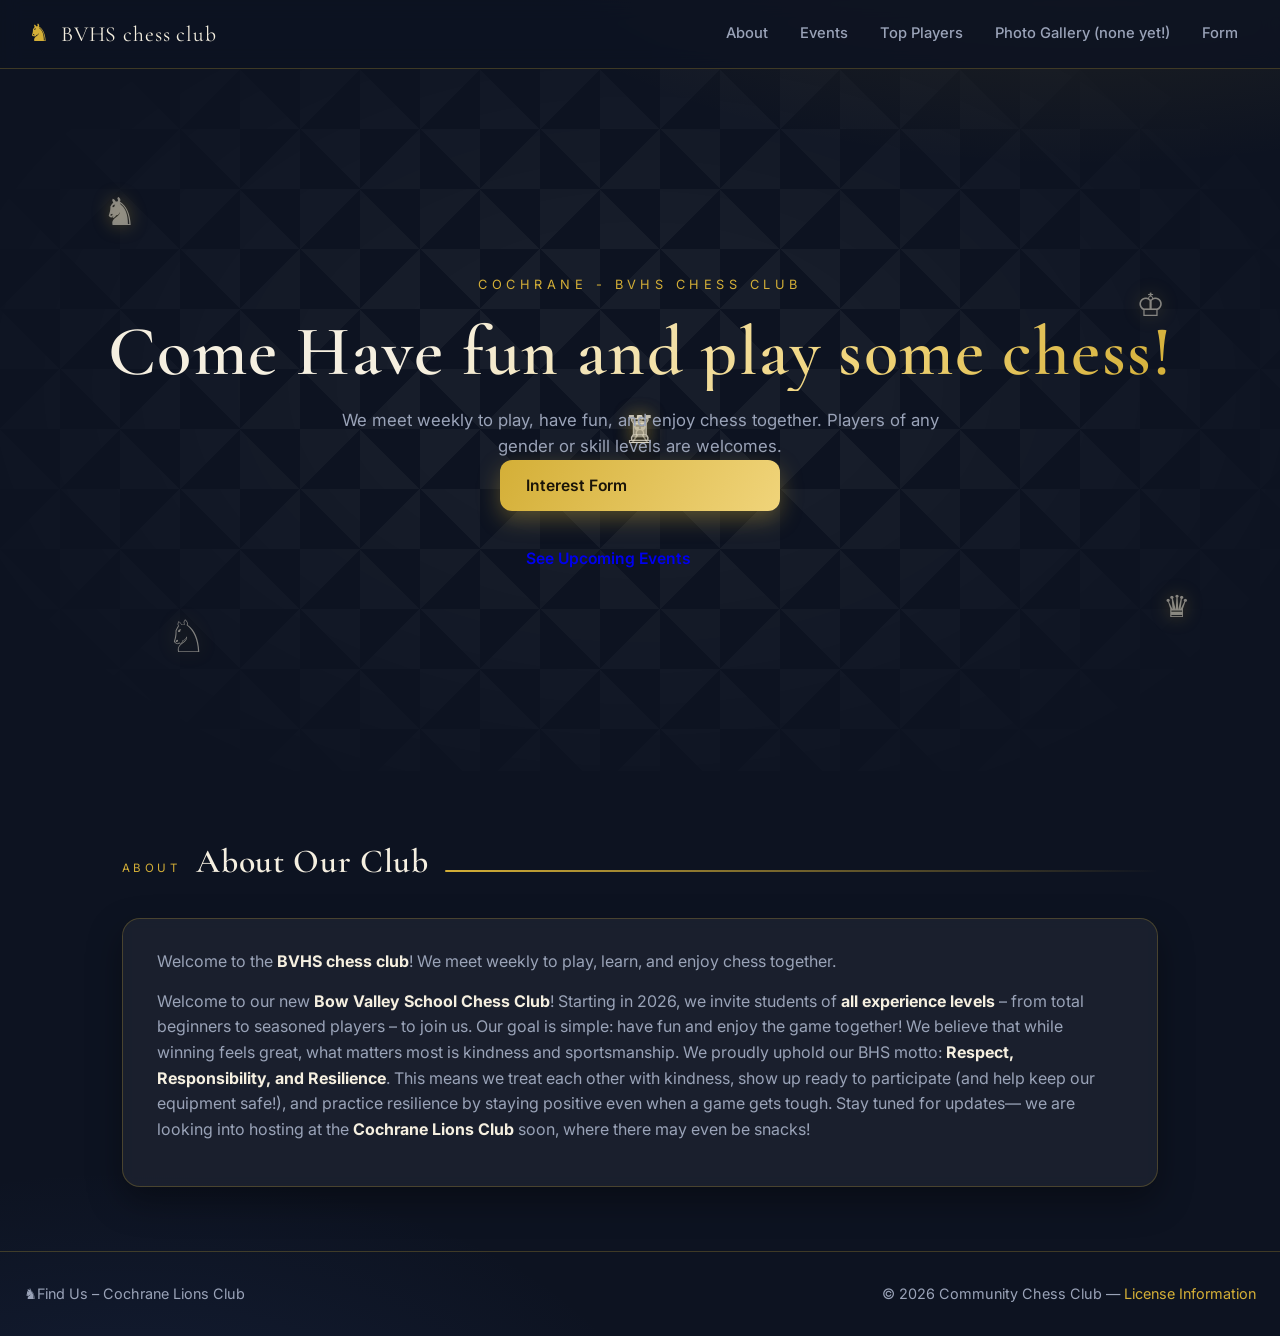
==== index.html @ 9d29702a "Testing to fix topography Signed-off-by: luaIndex1 <bryantannas@icloud.com>" ====
<!DOCTYPE html>
<html lang="en">
<head>
<meta charset="UTF-8" />
<meta name="viewport" content="width=device-width, initial-scale=1.0" />
<title>Community Chess Club – Cochrane</title>
<link rel="preconnect" href="https://fonts.googleapis.com" />
<link href="https://fonts.googleapis.com/css2?family=Cormorant+Garamond:ital,wght@0,500;0,600;0,700;1,500;1,600;1,700&family=Inter:wght@400;500;600;700&display=swap" rel="stylesheet" />
<style>
  :root{
    --ink:#0d1321;
    --ink-2:#111a2e;
    --gold:#d4af37;
    --gold-2:#f0d47a;
    --ivory:#f5efe0;
    --muted:#9aa3b8;
    --line:rgba(212,175,55,.25);
    --card:rgba(255,255,255,.055);
  }
  *{box-sizing:border-box;margin:0;padding:0;}
  html{scroll-behavior:smooth;}
  body{
    background:
      radial-gradient(1100px 500px at 85% -10%, rgba(212,175,55,.14), transparent 60%),
      radial-gradient(900px 500px at 10% 110%, rgba(70,110,200,.12), transparent 60%),
      var(--ink);
    color:var(--ivory);
    font-family:'Inter',system-ui,-apple-system,'Segoe UI',sans-serif;
    line-height:1.6;
    overflow-x:hidden;
  }
  ::selection{background:rgba(212,175,55,.35);}

  /* ---------- Nav ---------- */
  nav{
    position:sticky;top:0;z-index:50;
    display:flex;align-items:center;justify-content:space-between;
    padding:14px 28px;
    background:rgba(13,19,33,.82);
    backdrop-filter:blur(10px);
    border-bottom:1px solid var(--line);
  }
  .brand{display:flex;align-items:center;gap:10px;font-family:'Cormorant Garamond',serif;font-size:1.35rem;letter-spacing:.04em;}
  .brand .kn{color:var(--gold);font-size:1.5rem;animation:knidle 6s ease-in-out infinite;}
  @keyframes knidle{0%,100%{transform:translateY(0)}50%{transform:translateY(-4px)}}
  .nav-links{display:flex;gap:4px;}
  .nav-links a{
    color:var(--muted);text-decoration:none;font-size:.92rem;font-weight:500;
    padding:8px 14px;border-radius:8px;transition:all .25s;
  }
  .nav-links a:hover{color:var(--ivory);background:rgba(212,175,55,.12);}
  .nav-toggle{display:none;background:none;border:1px solid var(--line);border-radius:8px;color:var(--ivory);padding:6px 10px;cursor:pointer;}

  /* ---------- Hero ---------- */
  .hero{
    position:relative;min-height:78vh;display:flex;flex-direction:column;
    align-items:center;justify-content:center;text-align:center;
    padding:90px 20px 70px;overflow:hidden;
  }
  .hero::before{
    content:"";position:absolute;inset:0;
    background:repeating-conic-gradient(rgba(255,255,255,.045) 0 45deg, transparent 45deg 90deg);
    background-size:120px 120px;
    -webkit-mask-image:radial-gradient(60% 70% at 50% 45%, #000 30%, transparent 100%);
    mask-image:radial-gradient(60% 70% at 50% 45%, #000 30%, transparent 100%);
    animation:boardDrift 26s linear infinite;
  }
  @keyframes boardDrift{to{background-position:120px 120px;}}
  .hero-eyebrow{
    font-size:.8rem;letter-spacing:.35em;text-transform:uppercase;color:var(--gold);
    margin-bottom:18px;animation:fadeUp .8s .1s both;
  }
  .hero h1{
    font-family:'Cormorant Garamond',serif;font-weight:600;
    font-size:clamp(2.6rem,6vw,4.4rem);letter-spacing:.02em;line-height:1.1;
    background:linear-gradient(115deg,var(--ivory) 30%,var(--gold-2) 70%,var(--gold));
    -webkit-background-clip:text;background-clip:text;color:transparent;
    animation:fadeUp .9s .25s both;
  }
  .hero p.sub{
    margin-top:16px;max-width:640px;color:var(--muted);font-size:1.05rem;
    animation:fadeUp .9s .45s both;
  }
  .hero-ctas{display:flex;gap:14px;margin-top:34px;flex-wrap:wrap;justify-content:center;animation:fadeUp .9s .65s both;}
  @keyframes fadeUp{from{opacity:0;transform:translateY(18px)}to{opacity:1;transform:none}}

  .piece-float{position:absolute;font-size:2.4rem;color:rgba(245,239,224,.5);text-shadow:0 0 18px rgba(212,175,55,.35);animation:float 7s ease-in-out infinite;}
  @keyframes float{0%,100%{transform:translateY(0) rotate(-4deg)}50%{transform:translateY(-22px) rotate(5deg)}}
  .p1{left:8%;top:16%;animation-delay:0s;}
  .p2{right:9%;top:30%;animation-delay:1.4s;font-size:2rem;}
  .p3{left:13%;bottom:14%;animation-delay:2.6s;font-size:2.8rem;}
  .p4{right:7%;bottom:20%;animation-delay:3.8s;font-size:1.9rem;}

  /* ---------- Buttons ---------- */
  .btn{
    display:inline-flex;align-items:center;gap:10px;text-decoration:none;
    padding:13px 26px;border-radius:12px;font-weight:600;font-size:.98rem;
    position:relative;overflow:hidden;transition:transform .25s, box-shadow .25s;
  }
  .btn-gold{background:linear-gradient(120deg,var(--gold),var(--gold-2));color:#1a1408;box-shadow:0 8px 22px rgba(212,175,55,.35);}
  .btn-gold::after{
    content:"";position:absolute;inset:0;
    background:linear-gradient(100deg,transparent 40%,rgba(255,255,255,.55) 50%,transparent 60%);
    transform:translateX(-130%);animation:shine 3.2s linear infinite;
  }
  @keyframes shine{to{transform:translateX(130%);}}
  .btn-ghost{background:var(--card);border:1px solid var(--line);color:var(--ivory);}
  .btn:hover{transform:translateY(-3px);box-shadow:0 12px 26px rgba(212,175,55,.4);}

  /* ---------- Sections ---------- */
  section{max-width:1080px;margin:0 auto;padding:64px 22px;}
  .section-head{display:flex;align-items:baseline;gap:16px;margin-bottom:30px;}
  .section-head h2{
    font-family:'Cormorant Garamond',serif;font-size:2.1rem;font-weight:600;letter-spacing:.02em;
  }
  .section-head::after{
    content:"";flex:1;height:2px;border-radius:2px;
    background:linear-gradient(90deg,var(--gold),transparent);
  }
  .kicker{font-size:.72rem;letter-spacing:.3em;text-transform:uppercase;color:var(--gold);display:block;margin-bottom:10px;}

  .reveal{opacity:0;transform:translateY(26px);transition:opacity .7s ease, transform .7s ease;}
  .reveal.in{opacity:1;transform:none;}

  /* ---------- About ---------- */
  .about-card{
    background:var(--card);border:1px solid var(--line);border-radius:18px;
    padding:30px 34px;backdrop-filter:blur(6px);
    box-shadow:0 14px 34px rgba(0,0,0,.35);
  }
  .about-card p{color:var(--muted);margin-bottom:14px;}
  .about-card p strong{color:var(--ivory);}

  /* ---------- Events ---------- */
  .events{display:grid;grid-template-columns:repeat(auto-fit,minmax(280px,1fr));gap:22px;}
  .event{
    background:var(--card);border:1px solid var(--line);border-radius:18px;
    padding:26px 26px 22px;position:relative;transition:transform .3s, border-color .3s, box-shadow .3s;
  }
  .event:hover{transform:translateY(-6px);border-color:rgba(212,175,55,.55);box-shadow:0 16px 34px rgba(0,0,0,.4), 0 0 24px rgba(212,175,55,.12);}
  .event .stamp{
    position:absolute;top:-12px;right:18px;background:linear-gradient(120deg,var(--gold),var(--gold-2));
    color:#1a1408;font-size:.72rem;font-weight:700;letter-spacing:.12em;text-transform:uppercase;
    padding:6px 12px;border-radius:999px;box-shadow:0 6px 14px rgba(212,175,55,.35);
  }
  .event h3{font-family:'Cormorant Garamond',serif;font-size:1.45rem;margin-bottom:12px;}
  .event dl{display:grid;grid-template-columns:92px 1fr;gap:8px 14px;margin-top:10px;}
  .event dt{color:var(--gold);font-size:.82rem;font-weight:600;text-transform:uppercase;letter-spacing:.08em;padding-top:6px;}
  .event dd{color:var(--muted);padding-top:6px;border-top:1px solid rgba(255,255,255,.08);}

  /* ---------- Leaderboard ---------- */
  .board{
    background:var(--card);border:1px solid var(--line);border-radius:18px;
    overflow:hidden;backdrop-filter:blur(6px);
  }
  .board table{width:100%;border-collapse:collapse;}
  .board th,.board td{padding:16px 20px;text-align:left;}
  .board thead th{
    font-size:.78rem;letter-spacing:.14em;text-transform:uppercase;color:var(--gold);
    border-bottom:1px solid var(--line);font-weight:600;
  }
  .board tbody tr{border-bottom:1px solid rgba(255,255,255,.07);transition:background .25s;}
  .board tbody tr:hover{background:rgba(212,175,55,.08);}
  .rank{
    display:inline-flex;align-items:center;justify-content:center;width:34px;height:34px;border-radius:50%;
    font-weight:700;font-size:.95rem;margin-right:14px;
  }
  .r1{background:linear-gradient(135deg,#f0d47a,#d4af37);color:#241a05;box-shadow:0 0 14px rgba(212,175,55,.5);}
  .r2{background:linear-gradient(135deg,#dfe3ea,#9aa3b8);color:#1c2333;}
  .r3{background:linear-gradient(135deg,#d99a6b,#a05f34);color:#fff7ef;}
  .r4,.r5{background:rgba(255,255,255,.1);color:var(--muted);}
  .score-bar{position:relative;width:140px;height:8px;border-radius:99px;background:rgba(255,255,255,.12);margin:6px 0;overflow:hidden;}
  .score-bar i{
    position:absolute;inset:0;right:auto;width:0;border-radius:99px;
    background:linear-gradient(90deg,var(--gold),var(--gold-2));
    transition:width 1.1s cubic-bezier(.2,.8,.2,1) .3s;
  }

  /* ---------- Gallery ---------- */
  .gallery{display:grid;grid-template-columns:repeat(auto-fit,minmax(150px,1fr));gap:16px;}
  .tile{
    aspect-ratio:1;border-radius:14px;display:flex;align-items:center;justify-content:center;
    font-size:2.6rem;position:relative;transition:transform .3s, box-shadow .3s;
    border:1px solid rgba(255,255,255,.1);
  }
  .tile.light{background:linear-gradient(135deg,#f5efe0,#dcd3b8);color:#2a2418;}
  .tile.dark{background:linear-gradient(135deg,#232c44,#131a2c);color:var(--ivory);}
  .tile::after{
    content:"";position:absolute;inset:0;border-radius:14px;
    box-shadow:inset 0 0 0 1px rgba(212,175,55,.35);opacity:0;transition:opacity .3s;
  }
  .tile:hover{transform:scale(1.06) rotate(-2deg);box-shadow:0 14px 30px rgba(0,0,0,.45), 0 0 22px rgba(212,175,55,.25);}
  .tile:hover::after{opacity:1;}
  .tile span{transition:transform .3s;}
  .tile:hover span{transform:translateY(-4px);}

  /* ---------- Join ---------- */
  .join{
    background:var(--card);border:1px solid var(--line);border-radius:18px;
    padding:34px;text-align:center;backdrop-filter:blur(6px);
  }
  .join p{color:var(--muted);margin-bottom:22px;max-width:560px;margin-inline:auto;}

  /* ---------- Footer ---------- */
  footer{
    border-top:1px solid var(--line);padding:30px 24px;
    display:flex;flex-wrap:wrap;gap:14px;align-items:center;justify-content:space-between;
    color:var(--muted);font-size:.9rem;
  }
  footer a{color:var(--gold);text-decoration:none;}
  footer a:hover{text-decoration:underline;}
  .foot-left{display:flex;align-items:center;gap:10px;}
  .foot-left .kn{color:var(--gold);}

  /* ---------- Modal ---------- */
  .modal-backdrop{
    position:fixed;inset:0;background:rgba(5,8,16,.78);backdrop-filter:blur(6px);
    display:none;align-items:center;justify-content:center;z-index:90;
  }
  .modal-backdrop.open{display:flex;animation:fadeUp .35s both;}
  .modal{
    background:var(--ink-2);border:1px solid var(--line);border-radius:18px;
    padding:28px 30px;max-width:520px;box-shadow:0 24px 60px rgba(0,0,0,.6);
  }
  .modal h3{font-family:'Cormorant Garamond',serif;font-size:1.5rem;margin-bottom:12px;}
  .modal p{color:var(--muted);margin-bottom:18px;}
  .modal .row{display:flex;gap:12px;justify-content:flex-end;}

  /* ---------- Responsive ---------- */
  @media (max-width:720px){
    .nav-links{position:absolute;top:100%;right:0;left:0;
      flex-direction:column;background:rgba(13,19,33,.95);border-bottom:1px solid var(--line);
      padding:10px 18px;display:none;}
    .nav-links.open{display:flex;}
    .nav-toggle{display:inline-block;}
    .hero{min-height:64vh;}
    .piece-float{opacity:.55;}
    .score-bar{width:90px;}
  }
</style>
</head>
<body>

<nav>
  <div class="brand"><span class="kn">♞</span><a href="index.html" style="color:inherit;text-decoration:none;">BVHS chess club</a></div>
  <button class="nav-toggle" id="navToggle" aria-label="Menu">☰</button>
  <div class="nav-links" id="navLinks">
    <a href="about.html">About</a>
    <a href="events.html">Events</a>
    <a href="leaderboard.html">Top Players</a>
    <a href="gallery.html">Photo Gallery (none yet!)</a>
    <a href="join.html">Form</a>
  </div>
</nav>

<header class="hero">
  <span class="piece-float p1">♞</span>
  <span class="piece-float p2">♔</span>
  <span class="piece-float p3">♘</span>
  <span class="piece-float p4">♛</span>
  <span class="piece-float p5">♗</span>
  <span class="piece-float p6">♜</span>
  <span class="piece-float p7">♖</span>
  <div class="hero-eyebrow">Cochrane - BVHS chess club</div>
  <h1>Come Have fun and play some chess!</h1>
  <p class="sub">We meet weekly to play, have fun, and enjoy chess together. Players of any gender or skill levels are welcomes.</p>
  <div class="events">
    <a class="btn btn-gold" href="join.html">Interest Form</a>
    <a class="btn btn-host" href="events.html">See Upcoming Events</a>
  </div>
</header>

<section id="about">
  <div class="section-head reveal"><span class="kicker">About</span><h2>About Our Club</h2></div>
  <div class="about-card reveal">
<p>Welcome to the <strong>BVHS chess club</strong>! We meet weekly to play, learn, and enjoy chess together.</p>
<p>Welcome to our new <strong>Bow Valley School Chess Club</strong>! Starting in 2026, we invite students of <strong>all experience levels</strong> – from total beginners to seasoned players –
to join us.  Our goal is simple: have fun and enjoy the game together!

We believe that while winning feels great, what matters most is kindness and sportsmanship.

We proudly uphold our BHS motto: <strong>Respect, Responsibility, and Resilience</strong>. This means we treat each other with kindness, show up ready to participate (and help keep our equipment safe!), and practice resilience by staying positive even when a game gets tough.

Stay tuned for updates— we are looking into hosting at the <strong>Cochrane Lions Club</strong> soon, where there may even be snacks!</p>
</div>
</section>

<footer>
  <div class="footer-left"><span class="kn">♞</span><span>Find Us – Cochrane Lions Club</span></div>
  <span>© 2026 Community Chess Club — <a href="#" id="licenseLink">License Information</a></span>
</footer>

<div class="modal-backdrop" id="licenseModal">
  <div class="modal">
    <h3>License Information</h3>
    <p>This website is licensed under the Creative Commons Attribution-NonCommercial-ShareAlike 4.0 International License (CC BY-NC-SA 4.0).</p>
    <div class="row">
      <a class="btn btn-ghost" href="https://creativecommons.org/licenses/by-nc-sa/4.0/" target="_blank" rel="noopener">View Full License</a>
      <button class="btn btn-ghost" id="modalClose">Close</button>
    </div>
  </div>
</div>

<script src="./script.js"></script>
</body>

</html>
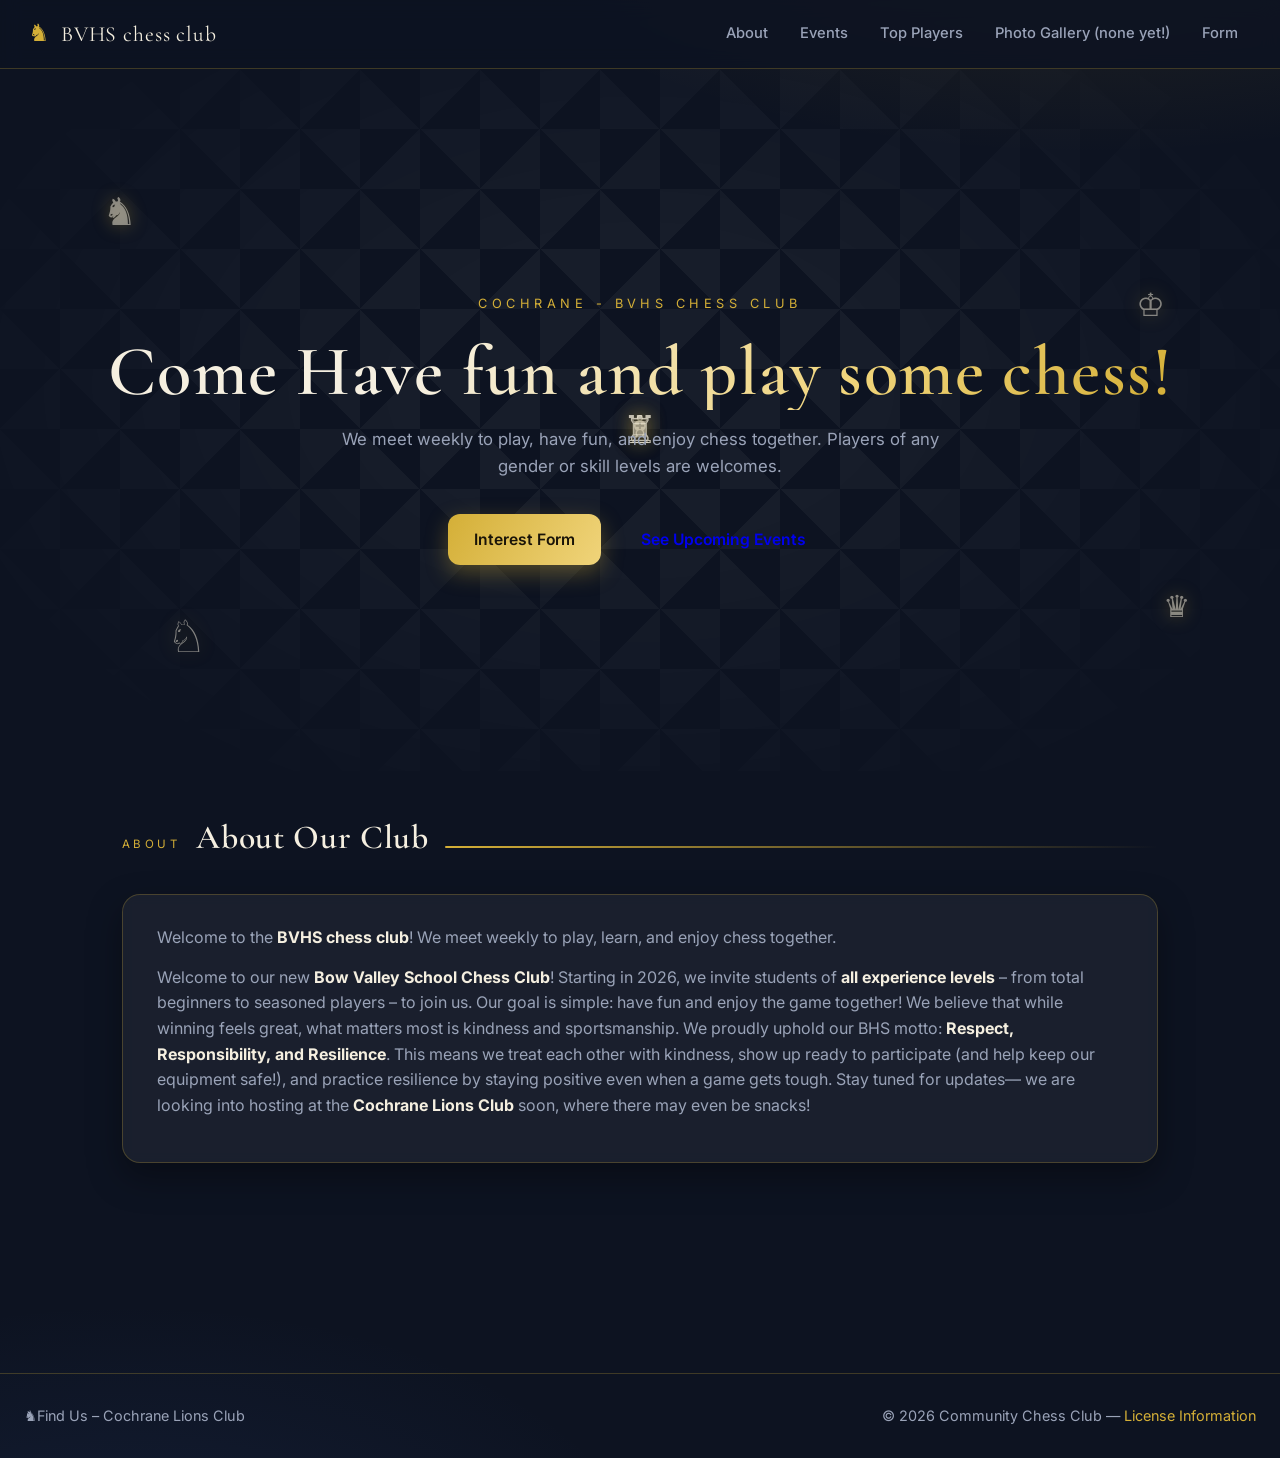
==== commit 38532c95: "Refactor CSS by moving styles to external file Removed inline CSS styles from index.html and added a" ====
--- a/index.html
+++ b/index.html
@@ -6,238 +6,7 @@
 <title>Community Chess Club – Cochrane</title>
 <link rel="preconnect" href="https://fonts.googleapis.com" />
 <link href="https://fonts.googleapis.com/css2?family=Cormorant+Garamond:ital,wght@0,500;0,600;0,700;1,500;1,600;1,700&family=Inter:wght@400;500;600;700&display=swap" rel="stylesheet" />
-<style>
-  :root{
-    --ink:#0d1321;
-    --ink-2:#111a2e;
-    --gold:#d4af37;
-    --gold-2:#f0d47a;
-    --ivory:#f5efe0;
-    --muted:#9aa3b8;
-    --line:rgba(212,175,55,.25);
-    --card:rgba(255,255,255,.055);
-  }
-  *{box-sizing:border-box;margin:0;padding:0;}
-  html{scroll-behavior:smooth;}
-  body{
-    background:
-      radial-gradient(1100px 500px at 85% -10%, rgba(212,175,55,.14), transparent 60%),
-      radial-gradient(900px 500px at 10% 110%, rgba(70,110,200,.12), transparent 60%),
-      var(--ink);
-    color:var(--ivory);
-    font-family:'Inter',system-ui,-apple-system,'Segoe UI',sans-serif;
-    line-height:1.6;
-    overflow-x:hidden;
-  }
-  ::selection{background:rgba(212,175,55,.35);}
-
-  /* ---------- Nav ---------- */
-  nav{
-    position:sticky;top:0;z-index:50;
-    display:flex;align-items:center;justify-content:space-between;
-    padding:14px 28px;
-    background:rgba(13,19,33,.82);
-    backdrop-filter:blur(10px);
-    border-bottom:1px solid var(--line);
-  }
-  .brand{display:flex;align-items:center;gap:10px;font-family:'Cormorant Garamond',serif;font-size:1.35rem;letter-spacing:.04em;}
-  .brand .kn{color:var(--gold);font-size:1.5rem;animation:knidle 6s ease-in-out infinite;}
-  @keyframes knidle{0%,100%{transform:translateY(0)}50%{transform:translateY(-4px)}}
-  .nav-links{display:flex;gap:4px;}
-  .nav-links a{
-    color:var(--muted);text-decoration:none;font-size:.92rem;font-weight:500;
-    padding:8px 14px;border-radius:8px;transition:all .25s;
-  }
-  .nav-links a:hover{color:var(--ivory);background:rgba(212,175,55,.12);}
-  .nav-toggle{display:none;background:none;border:1px solid var(--line);border-radius:8px;color:var(--ivory);padding:6px 10px;cursor:pointer;}
-
-  /* ---------- Hero ---------- */
-  .hero{
-    position:relative;min-height:78vh;display:flex;flex-direction:column;
-    align-items:center;justify-content:center;text-align:center;
-    padding:90px 20px 70px;overflow:hidden;
-  }
-  .hero::before{
-    content:"";position:absolute;inset:0;
-    background:repeating-conic-gradient(rgba(255,255,255,.045) 0 45deg, transparent 45deg 90deg);
-    background-size:120px 120px;
-    -webkit-mask-image:radial-gradient(60% 70% at 50% 45%, #000 30%, transparent 100%);
-    mask-image:radial-gradient(60% 70% at 50% 45%, #000 30%, transparent 100%);
-    animation:boardDrift 26s linear infinite;
-  }
-  @keyframes boardDrift{to{background-position:120px 120px;}}
-  .hero-eyebrow{
-    font-size:.8rem;letter-spacing:.35em;text-transform:uppercase;color:var(--gold);
-    margin-bottom:18px;animation:fadeUp .8s .1s both;
-  }
-  .hero h1{
-    font-family:'Cormorant Garamond',serif;font-weight:600;
-    font-size:clamp(2.6rem,6vw,4.4rem);letter-spacing:.02em;line-height:1.1;
-    background:linear-gradient(115deg,var(--ivory) 30%,var(--gold-2) 70%,var(--gold));
-    -webkit-background-clip:text;background-clip:text;color:transparent;
-    animation:fadeUp .9s .25s both;
-  }
-  .hero p.sub{
-    margin-top:16px;max-width:640px;color:var(--muted);font-size:1.05rem;
-    animation:fadeUp .9s .45s both;
-  }
-  .hero-ctas{display:flex;gap:14px;margin-top:34px;flex-wrap:wrap;justify-content:center;animation:fadeUp .9s .65s both;}
-  @keyframes fadeUp{from{opacity:0;transform:translateY(18px)}to{opacity:1;transform:none}}
-
-  .piece-float{position:absolute;font-size:2.4rem;color:rgba(245,239,224,.5);text-shadow:0 0 18px rgba(212,175,55,.35);animation:float 7s ease-in-out infinite;}
-  @keyframes float{0%,100%{transform:translateY(0) rotate(-4deg)}50%{transform:translateY(-22px) rotate(5deg)}}
-  .p1{left:8%;top:16%;animation-delay:0s;}
-  .p2{right:9%;top:30%;animation-delay:1.4s;font-size:2rem;}
-  .p3{left:13%;bottom:14%;animation-delay:2.6s;font-size:2.8rem;}
-  .p4{right:7%;bottom:20%;animation-delay:3.8s;font-size:1.9rem;}
-
-  /* ---------- Buttons ---------- */
-  .btn{
-    display:inline-flex;align-items:center;gap:10px;text-decoration:none;
-    padding:13px 26px;border-radius:12px;font-weight:600;font-size:.98rem;
-    position:relative;overflow:hidden;transition:transform .25s, box-shadow .25s;
-  }
-  .btn-gold{background:linear-gradient(120deg,var(--gold),var(--gold-2));color:#1a1408;box-shadow:0 8px 22px rgba(212,175,55,.35);}
-  .btn-gold::after{
-    content:"";position:absolute;inset:0;
-    background:linear-gradient(100deg,transparent 40%,rgba(255,255,255,.55) 50%,transparent 60%);
-    transform:translateX(-130%);animation:shine 3.2s linear infinite;
-  }
-  @keyframes shine{to{transform:translateX(130%);}}
-  .btn-ghost{background:var(--card);border:1px solid var(--line);color:var(--ivory);}
-  .btn:hover{transform:translateY(-3px);box-shadow:0 12px 26px rgba(212,175,55,.4);}
-
-  /* ---------- Sections ---------- */
-  section{max-width:1080px;margin:0 auto;padding:64px 22px;}
-  .section-head{display:flex;align-items:baseline;gap:16px;margin-bottom:30px;}
-  .section-head h2{
-    font-family:'Cormorant Garamond',serif;font-size:2.1rem;font-weight:600;letter-spacing:.02em;
-  }
-  .section-head::after{
-    content:"";flex:1;height:2px;border-radius:2px;
-    background:linear-gradient(90deg,var(--gold),transparent);
-  }
-  .kicker{font-size:.72rem;letter-spacing:.3em;text-transform:uppercase;color:var(--gold);display:block;margin-bottom:10px;}
-
-  .reveal{opacity:0;transform:translateY(26px);transition:opacity .7s ease, transform .7s ease;}
-  .reveal.in{opacity:1;transform:none;}
-
-  /* ---------- About ---------- */
-  .about-card{
-    background:var(--card);border:1px solid var(--line);border-radius:18px;
-    padding:30px 34px;backdrop-filter:blur(6px);
-    box-shadow:0 14px 34px rgba(0,0,0,.35);
-  }
-  .about-card p{color:var(--muted);margin-bottom:14px;}
-  .about-card p strong{color:var(--ivory);}
-
-  /* ---------- Events ---------- */
-  .events{display:grid;grid-template-columns:repeat(auto-fit,minmax(280px,1fr));gap:22px;}
-  .event{
-    background:var(--card);border:1px solid var(--line);border-radius:18px;
-    padding:26px 26px 22px;position:relative;transition:transform .3s, border-color .3s, box-shadow .3s;
-  }
-  .event:hover{transform:translateY(-6px);border-color:rgba(212,175,55,.55);box-shadow:0 16px 34px rgba(0,0,0,.4), 0 0 24px rgba(212,175,55,.12);}
-  .event .stamp{
-    position:absolute;top:-12px;right:18px;background:linear-gradient(120deg,var(--gold),var(--gold-2));
-    color:#1a1408;font-size:.72rem;font-weight:700;letter-spacing:.12em;text-transform:uppercase;
-    padding:6px 12px;border-radius:999px;box-shadow:0 6px 14px rgba(212,175,55,.35);
-  }
-  .event h3{font-family:'Cormorant Garamond',serif;font-size:1.45rem;margin-bottom:12px;}
-  .event dl{display:grid;grid-template-columns:92px 1fr;gap:8px 14px;margin-top:10px;}
-  .event dt{color:var(--gold);font-size:.82rem;font-weight:600;text-transform:uppercase;letter-spacing:.08em;padding-top:6px;}
-  .event dd{color:var(--muted);padding-top:6px;border-top:1px solid rgba(255,255,255,.08);}
-
-  /* ---------- Leaderboard ---------- */
-  .board{
-    background:var(--card);border:1px solid var(--line);border-radius:18px;
-    overflow:hidden;backdrop-filter:blur(6px);
-  }
-  .board table{width:100%;border-collapse:collapse;}
-  .board th,.board td{padding:16px 20px;text-align:left;}
-  .board thead th{
-    font-size:.78rem;letter-spacing:.14em;text-transform:uppercase;color:var(--gold);
-    border-bottom:1px solid var(--line);font-weight:600;
-  }
-  .board tbody tr{border-bottom:1px solid rgba(255,255,255,.07);transition:background .25s;}
-  .board tbody tr:hover{background:rgba(212,175,55,.08);}
-  .rank{
-    display:inline-flex;align-items:center;justify-content:center;width:34px;height:34px;border-radius:50%;
-    font-weight:700;font-size:.95rem;margin-right:14px;
-  }
-  .r1{background:linear-gradient(135deg,#f0d47a,#d4af37);color:#241a05;box-shadow:0 0 14px rgba(212,175,55,.5);}
-  .r2{background:linear-gradient(135deg,#dfe3ea,#9aa3b8);color:#1c2333;}
-  .r3{background:linear-gradient(135deg,#d99a6b,#a05f34);color:#fff7ef;}
-  .r4,.r5{background:rgba(255,255,255,.1);color:var(--muted);}
-  .score-bar{position:relative;width:140px;height:8px;border-radius:99px;background:rgba(255,255,255,.12);margin:6px 0;overflow:hidden;}
-  .score-bar i{
-    position:absolute;inset:0;right:auto;width:0;border-radius:99px;
-    background:linear-gradient(90deg,var(--gold),var(--gold-2));
-    transition:width 1.1s cubic-bezier(.2,.8,.2,1) .3s;
-  }
-
-  /* ---------- Gallery ---------- */
-  .gallery{display:grid;grid-template-columns:repeat(auto-fit,minmax(150px,1fr));gap:16px;}
-  .tile{
-    aspect-ratio:1;border-radius:14px;display:flex;align-items:center;justify-content:center;
-    font-size:2.6rem;position:relative;transition:transform .3s, box-shadow .3s;
-    border:1px solid rgba(255,255,255,.1);
-  }
-  .tile.light{background:linear-gradient(135deg,#f5efe0,#dcd3b8);color:#2a2418;}
-  .tile.dark{background:linear-gradient(135deg,#232c44,#131a2c);color:var(--ivory);}
-  .tile::after{
-    content:"";position:absolute;inset:0;border-radius:14px;
-    box-shadow:inset 0 0 0 1px rgba(212,175,55,.35);opacity:0;transition:opacity .3s;
-  }
-  .tile:hover{transform:scale(1.06) rotate(-2deg);box-shadow:0 14px 30px rgba(0,0,0,.45), 0 0 22px rgba(212,175,55,.25);}
-  .tile:hover::after{opacity:1;}
-  .tile span{transition:transform .3s;}
-  .tile:hover span{transform:translateY(-4px);}
-
-  /* ---------- Join ---------- */
-  .join{
-    background:var(--card);border:1px solid var(--line);border-radius:18px;
-    padding:34px;text-align:center;backdrop-filter:blur(6px);
-  }
-  .join p{color:var(--muted);margin-bottom:22px;max-width:560px;margin-inline:auto;}
-
-  /* ---------- Footer ---------- */
-  footer{
-    border-top:1px solid var(--line);padding:30px 24px;
-    display:flex;flex-wrap:wrap;gap:14px;align-items:center;justify-content:space-between;
-    color:var(--muted);font-size:.9rem;
-  }
-  footer a{color:var(--gold);text-decoration:none;}
-  footer a:hover{text-decoration:underline;}
-  .foot-left{display:flex;align-items:center;gap:10px;}
-  .foot-left .kn{color:var(--gold);}
-
-  /* ---------- Modal ---------- */
-  .modal-backdrop{
-    position:fixed;inset:0;background:rgba(5,8,16,.78);backdrop-filter:blur(6px);
-    display:none;align-items:center;justify-content:center;z-index:90;
-  }
-  .modal-backdrop.open{display:flex;animation:fadeUp .35s both;}
-  .modal{
-    background:var(--ink-2);border:1px solid var(--line);border-radius:18px;
-    padding:28px 30px;max-width:520px;box-shadow:0 24px 60px rgba(0,0,0,.6);
-  }
-  .modal h3{font-family:'Cormorant Garamond',serif;font-size:1.5rem;margin-bottom:12px;}
-  .modal p{color:var(--muted);margin-bottom:18px;}
-  .modal .row{display:flex;gap:12px;justify-content:flex-end;}
-
-  /* ---------- Responsive ---------- */
-  @media (max-width:720px){
-    .nav-links{position:absolute;top:100%;right:0;left:0;
-      flex-direction:column;background:rgba(13,19,33,.95);border-bottom:1px solid var(--line);
-      padding:10px 18px;display:none;}
-    .nav-links.open{display:flex;}
-    .nav-toggle{display:inline-block;}
-    .hero{min-height:64vh;}
-    .piece-float{opacity:.55;}
-    .score-bar{width:90px;}
-  }
-</style>
+<link rel="stylesheet" href="./styles.css" />
 </head>
 <body>
 
@@ -264,7 +33,7 @@
   <div class="hero-eyebrow">Cochrane - BVHS chess club</div>
   <h1>Come Have fun and play some chess!</h1>
   <p class="sub">We meet weekly to play, have fun, and enjoy chess together. Players of any gender or skill levels are welcomes.</p>
-  <div class="events">
+  <div class="hero-ctas">
     <a class="btn btn-gold" href="join.html">Interest Form</a>
     <a class="btn btn-host" href="events.html">See Upcoming Events</a>
   </div>
@@ -303,5 +72,4 @@
 
 <script src="./script.js"></script>
 </body>
-
 </html>
--- a/styles.css
+++ b/styles.css
@@ -0,0 +1,368 @@
+:root{
+  --ink:#0d1321;
+  --ink-2:#111a2e;
+  --gold:#d4af37;
+  --gold-2:#f0d47a;
+  --ivory:#f5efe0;
+  --muted:#9aa3b8;
+  --line:rgba(212,175,55,.25);
+  --card:rgba(255,255,255,.055);
+}
+body{
+  /* ... background gradients ... */
+  color:var(--ivory); /* <-- This is the main text color */
+  font-family:'Inter',system-ui,-apple-system,'Segoe UI',sans-serif;
+  line-height:1.6;
+  overflow-x:hidden;
+}
+/* Example 1: Navigation links */
+.nav-links a{
+  color:var(--muted); /* <-- This is a muted, darker color */
+  /* ... */
+}
+
+/* Example 2: Hero paragraph text */
+.hero p.sub{
+  color:var(--muted); /* <-- This is a muted, darker color */
+  /* ... */
+}
+
+/* Example 3: About card text */
+.about-card p{
+  color:var(--muted); /* <-- This is a muted, darker color */
+}
+.about-card p{
+  color:var(--ivory); /* CHANGE THIS from var(--muted) to var(--ivory) */
+  margin-bottom:14px;
+}
+.hero p.sub{
+  color:var(--ivory); /* CHANGE THIS from var(--muted) to var(--ivory) */
+  margin-top:16px;
+  max-width:640px;
+  font-size:1.05rem;
+  animation:fadeUp .9s .45s both;
+}
+.nav-links a{
+  color:var(--ivory); /* CHANGE THIS from var(--muted) to var(--ivory) */
+  text-decoration:none;
+  font-size:.92rem;
+  font-weight:500;
+  padding:8px 14px;
+  border-radius:8px;
+  transition:all .25s;
+}
+*{box-sizing:border-box;margin:0;padding:0;}
+html{scroll-behavior:smooth;}
+
+body{
+  background:
+    radial-gradient(1100px 500px at 85% -10%, rgba(212,175,55,.14), transparent 60%),
+    radial-gradient(900px 500px at 10% 110%, rgba(70,110,200,.12), transparent 60%),
+    var(--ink);
+  color:var(--ivory);
+  font-family:'Inter',system-ui,-apple-system,'Segoe UI',sans-serif;
+  line-height:1.6;
+  overflow-x:hidden;
+}
+
+::selection{background:rgba(212,175,55,.35);}
+
+/* --------- Nav --------- */
+nav{
+  position:sticky;top:0;z-index:50;
+  display:flex;align-items:center;justify-content:space-between;
+  padding:14px 28px;
+  background:rgba(13,19,33,.82);
+  backdrop-filter:blur(10px);
+  border-bottom:1px solid var(--line);
+}
+
+.brand{display:flex;align-items:center;gap:10px;font-family:'Cormorant Garamond',serif;font-size:1.35rem;letter-spacing:.04em;}
+.brand .kn{color:var(--gold);font-size:1.5rem;animation:kindle 6s ease-in-out infinite;}
+
+@keyframes kindle{0%,100%{transform:translateY(0)}50%{transform:translateY(-4px)}}
+
+.nav-links{display:flex;gap:4px;}
+.nav-links a{
+  color:var(--muted);text-decoration:none;font-size:.92rem;font-weight:500;
+  padding:8px 14px;border-radius:8px;transition:all .25s;
+}
+
+.nav-links a:hover{color:var(--ivory);background:rgba(212,175,55,.12);}
+.nav-toggle{display:none;background:none;border:1px solid var(--line);border-radius:8px;color:var(--ivory);padding:6px 10px;cursor:pointer;}
+
+/* --------- Hero (home page only) --------- */
+.hero{
+  position:relative;min-height:78vh;display:flex;flex-direction:column;
+  align-items:center;justify-content:center;text-align:center;
+  padding:90px 20px 70px;overflow:hidden;
+}
+
+.hero::before{
+  content:"";position:absolute;inset:0;
+  background:repeating-conic-gradient(rgba(255,255,255,.045) 0 45deg, transparent 45deg 90deg);
+  background-size:120px 120px;
+  -webkit-mask-image:radial-gradient(60% 70% at 50% 45%, #000 30%, transparent 100%);
+  mask-image:radial-gradient(60% 70% at 50% 45%, #000 30%, transparent 100%);
+  animation:boardDrift 26s linear infinite;
+}
+
+@keyframes boardDrift{to{background-position:120px 120px;}}
+
+.hero-eyebrow{
+  font-size:.8rem;letter-spacing:.35em;text-transform:uppercase;color:var(--gold);
+  margin-bottom:18px;animation:fadeUp .8s .1s both;
+}
+
+.hero h1{
+  font-family:'Cormorant Garamond',serif;font-weight:600;
+  font-size:clamp(2.6rem,6vw,4.4rem);letter-spacing:.02em;line-height:1.1;
+  background:linear-gradient(115deg,var(--ivory) 30%,var(--gold-2) 70%,var(--gold));
+  -webkit-background-clip:text;background-clip:text;color:transparent;
+  animation:fadeUp .9s .25s both;
+}
+
+.hero p.sub{
+  margin-top:16px;max-width:640px;color:var(--muted);font-size:1.05rem;
+  animation:fadeUp .9s .45s both;
+}
+
+.hero-ctas{display:flex;gap:14px;margin-top:34px;flex-wrap:wrap;justify-content:center;animation:fadeUp .9s .65s both;}
+
+@keyframes fadeUp{from{opacity:0;transform:translateY(18px)}to{opacity:1;transform:none}}
+
+.piece-float{position:absolute;font-size:2.4rem;color:rgba(245,239,224,.5);text-shadow:0 0 18px rgba(212,175,55,.35);animation:float 7s ease-in-out infinite;}
+@keyframes float{0%,100%{transform:translateY(0) rotate(-4deg)}50%{transform:translateY(-22px) rotate(5deg)}}
+
+.p1{left:8%;top:16%;animation-delay:0s;}
+.p2{right:9%;top:30%;animation-delay:1.4s;font-size:2rem;}
+.p3{left:13%;bottom:14%;animation-delay:2.6s;font-size:2.8rem;}
+.p4{right:7%;bottom:20%;animation-delay:3.8s;font-size:1.9rem;}
+
+/* --------- Buttons --------- */
+.btn{
+  display:inline-flex;align-items:center;gap:10px;text-decoration:none;
+  padding:13px 26px;border-radius:12px;font-weight:600;font-size:.98rem;
+  position:relative;overflow:hidden;transition:transform .25s, box-shadow .25s;
+}
+
+.btn-gold{background:linear-gradient(120deg,var(--gold),var(--gold-2));color:#1a1408;box-shadow:0 8px 22px rgba(212,175,55,.35);}
+.btn-gold::after{
+  content:"";position:absolute;inset:0;
+  background:linear-gradient(100deg,transparent 40%,rgba(255,255,255,.55) 50%,transparent 60%);
+  transform:translateX(-130%);animation:shine 3.2s linear infinite;
+}
+
+@keyframes shine{to{transform:translateX(130%);}}
+
+/* THE FIX FOR YOUR GHOST BUTTON */
+.btn-ghost { background: var(--card); border: 1px solid var(--line); color: #ffffff !important; }
+.btn-ghost:hover { background: var(--gold) !important; color: #0d1321 !important; }
+
+.btn:hover{transform:translateY(-3px);box-shadow:0 12px 26px rgba(212,175,55,.4);}
+
+/* --------- Page header (subpage) --------- */
+.page-hero{
+  padding:60px 22px 30px;text-align:center;
+  background:radial-gradient(500px 200px at 50% 0%, rgba(212,175,55,.12), transparent 70%);
+}
+
+.page-hero .kicker{font-size:.72rem;letter-spacing:.3em;text-transform:uppercase;color:var(--gold);display:block;margin-bottom:10px;}
+.page-hero h1{
+  font-family:'Cormorant Garamond',serif;font-size:clamp(2rem,4vw,3rem);font-weight:600;
+  background:linear-gradient(115deg,var(--ivory) 30%,var(--gold-2) 70%,var(--gold));
+  -webkit-background-clip:text;background-clip:text;color:transparent;
+}
+
+.page-hero p{color:var(--muted);margin-top:12px;max-width:600px;margin-inline:auto;}
+
+/* --------- Sections --------- */
+section{max-width:1080px;margin:0 auto;padding:40px 22px;}
+.section-head{display:flex;align-items:baseline;gap:16px;margin-bottom:30px;}
+.section-head h2{
+  font-family:'Cormorant Garamond',serif;font-size:2.1rem;font-weight:600;
+  letter-spacing:.02em;
+}
+
+.section-head::after{
+  content:"";flex:1;height:2px;border-radius:2px;
+  background:linear-gradient(90deg,var(--gold),transparent);
+}
+
+.kicker{font-size:.72rem;letter-spacing:.3em;text-transform:uppercase;color:var(--gold);display:block;margin-bottom:10px;}
+
+.reveal{opacity:0;transform:translateY(26px);transition:opacity .7s ease, transform .7s ease;}
+.reveal.in{opacity:1;transform:none;}
+
+/* --------- About card --------- */
+.about-card{
+  background:var(--card);border:1px solid var(--line);border-radius:18px;
+  padding:30px 34px;backdrop-filter:blur(6px);
+  box-shadow:0 14px 34px rgba(0,0,0,.35);
+}
+
+.about-card p{color:var(--muted);margin-bottom:14px;}
+.about-card p strong{color:var(--ivory);}
+
+/* --------- Events --------- */
+.events{display:grid;grid-template-columns:repeat(auto-fit,minmax(280px,1fr));gap:22px;}
+.event{
+  background:var(--card);border:1px solid var(--line);border-radius:18px;
+  padding:26px 26px 22px;position:relative;transition:transform .3s, border-color .3s, box-shadow .3s;
+}
+
+.event:hover{transform:translateY(-6px);border-color:rgba(212,175,55,.55);box-shadow:0 16px 34px rgba(0,0,0,.4), 0 0 24px rgba(212,175,55,.12);}
+.event .stamp{
+  position:absolute;top:-12px;right:18px;background:linear-gradient(120deg,var(--gold),var(--gold-2));
+  color:#1a1408;font-size:.72rem;font-weight:700;letter-spacing:.12em;text-transform:uppercase;
+  padding:6px 12px;border-radius:999px;box-shadow:0 6px 14px rgba(212,175,55,.35);
+}
+
+.event h3{font-family:'Cormorant Garamond',serif;font-size:1.45rem;margin-bottom:12px;}
+.event dl{display:grid;grid-template-columns:92px 1fr;gap:8px 14px;margin-top:10px;}
+.event dt{color:var(--gold);font-size:.82rem;font-weight:600;text-transform:uppercase;letter-spacing:.08em;padding-top:6px;}
+.event dd{color:var(--muted);padding-top:6px;border-top:1px solid rgba(255,255,255,.08);}
+
+/* --------- Leaderboard --------- */
+.board{
+  background:var(--card);border:1px solid var(--line);border-radius:18px;
+  overflow:hidden;backdrop-filter:blur(6px);
+}
+
+.board table{width:100%;border-collapse:collapse;}
+.board th,.board td{padding:16px 20px;text-align:left;}
+.board thead th{
+  font-size:.78rem;letter-spacing:.14em;text-transform:uppercase;color:var(--gold);
+  border-bottom:1px solid var(--line);font-weight:600;
+}
+
+.board tbody tr{border-bottom:1px solid rgba(255,255,255,.07);transition:background .25s;}
+.board tbody tr:hover{background:rgba(212,175,55,.08);}
+
+.rank{
+  display:inline-flex;align-items:center;justify-content:center;width:34px;height:34px;border-radius:50%;
+  font-weight:700;font-size:.95rem;margin-right:14px;
+}
+
+.r1{background:linear-gradient(135deg,#f0d47a,#d4af37);color:#241a05;box-shadow:0 0 14px rgba(212,175,55,.5);}
+.r2{background:linear-gradient(135deg,#dfe3ea,#9aa3b8);color:#1c2333;}
+.r3{background:linear-gradient(135deg,#d99a6b,#a05f34);color:#fff7ef;}
+.r4,.r5{background:rgba(255,255,255,.1);color:var(--muted);}
+
+.score-bar{position:relative;width:140px;height:8px;border-radius:99px;background:rgba(255,255,255,.12);margin:6px 0;overflow:hidden;}
+.score-bar i{
+  position:absolute;inset:0;right:auto;width:0;border-radius:99px;
+  background:linear-gradient(90deg,var(--gold),var(--gold-2));
+  transition:width 1.1s cubic-bezier(.2,.8,.2,1) .3s;
+}
+
+/* --------- Most Improved Player card --------- */
+.improved{
+  background:var(--card);border:1px solid var(--line);border-radius:18px;
+  padding:28px 30px;margin-top:24px;backdrop-filter:blur(6px);
+  display:flex;align-items:center;gap:24px;flex-wrap:wrap;
+}
+
+.improved .medal{
+  width:64px;height:64px;border-radius:50%;display:flex;align-items:center;justify-content:center;
+  font-size:1.6rem;background:linear-gradient(135deg,#f0d47a,#d4af37);color:#241a05;
+  box-shadow:0 0 18px rgba(212,175,55,.4);flex-shrink:0;
+}
+
+.improved h3{font-family:'Cormorant Garamond',serif;font-size:1.4rem;margin-bottom:8px;}
+.improved p{color:var(--muted);}
+
+/* --------- Gallery / Slideshow --------- */
+.slideshow{
+  background:var(--card);border:1px solid var(--line);border-radius:18px;
+  padding:24px;backdrop-filter:blur(6px);position:relative;overflow:hidden;
+}
+
+.slide-wrap{
+  position:relative;width:100%;aspect-ratio:16/9;border-radius:12px;overflow:hidden;
+  background:rgba(255,255,255,.04);
+}
+
+.slide-wrap img{
+  width:100%;height:100%;object-fit:cover;display:block;
+  opacity:0;transition:opacity .5s;
+}
+
+.slide-wrap img.active{opacity:1;}
+.slide-nav{
+  position:absolute;top:50%;transform:translateY(-50%);
+  background:rgba(13,19,33,.7);border:1px solid var(--line);border-radius:50%;
+  width:44px;height:44px;display:flex;align-items:center;justify-content:center;
+  color:var(--gold);font-size:1.3rem;cursor:pointer;transition:background .25s;
+}
+
+.slide-nav:hover{background:rgba(212,175,55,.2);}
+.slide-nav.prev{left:14px;}
+.slide-nav.next{right:14px;}
+
+.slide-caption{margin-top:16px;color:var(--muted);font-size:.92rem;text-align:center;}
+.slide-counter{
+  margin-top:10px;text-align:center;font-size:.8rem;color:var(--gold);letter-spacing:.15em;
+}
+
+/* --------- Join --------- */
+.join{
+  background:var(--card);border:1px solid var(--line);border-radius:18px;
+  padding:34px;text-align:center;backdrop-filter:blur(6px);
+}
+
+.join p{color:var(--muted);margin-bottom:22px;max-width:560px;margin-inline:auto;}
+
+/* --------- Footer --------- */
+footer{
+  border-top:1px solid var(--line);padding:30px 24px;
+  display:flex;flex-wrap:wrap;gap:14px;align-items:center;justify-content:space-between;
+  color:var(--muted);font-size:.9rem;
+}
+
+footer a{color:var(--gold);text-decoration:none;}
+footer a:hover{text-decoration:underline;}
+.foot-left{display:flex;align-items:center;gap:10px;}
+.foot-left .kn{color:var(--gold);}
+
+/* --------- Modal --------- */
+.modal-backdrop{
+  position:fixed;inset:0;background:rgba(5,8,16,.78);backdrop-filter:blur(6px);
+  display:none;align-items:center;justify-content:center;z-index:90;
+}
+
+.modal-backdrop.open{display:flex;animation:fadeUp .35s both;}
+.modal{
+  background:var(--ink-2);border:1px solid var(--line);border-radius:18px;
+  padding:28px 30px;max-width:520px;box-shadow:0 24px 60px rgba(0,0,0,.6);
+}
+
+.modal h3{font-family:'Cormorant Garamond',serif;font-size:1.5rem;margin-bottom:12px;}
+.modal p{color:var(--muted);margin-bottom:18px;}
+.modal .row{display:flex;gap:12px;justify-content:flex-end;}
+
+/* --------- Responsive --------- */
+@media (max-width:720px){
+  .nav-links{position:absolute;top:100%;right:0;left:0;
+    flex-direction:column;background:rgba(13,19,33,.95);border-bottom:1px solid var(--line);
+    padding:10px 18px;display:none;
+  }
+
+  .nav-links.open{display:flex;}
+  .nav-toggle{display:inline-block;}
+  .hero{min-height:64vh;}
+  .piece-float{opacity:.55;}
+  .score-bar{width:90px;}
+  .improved{flex-direction:column;text-align:center;}
+}
+
+section { padding-bottom: 120px; }
+footer { margin-top: 90px; }
+
+.join iframe {
+  width: 100%;
+  max-width: 700px;    /* adjust this to make it bigger or smaller */
+  display: block;
+  margin-inline: auto;
+  text-align: center;
+}
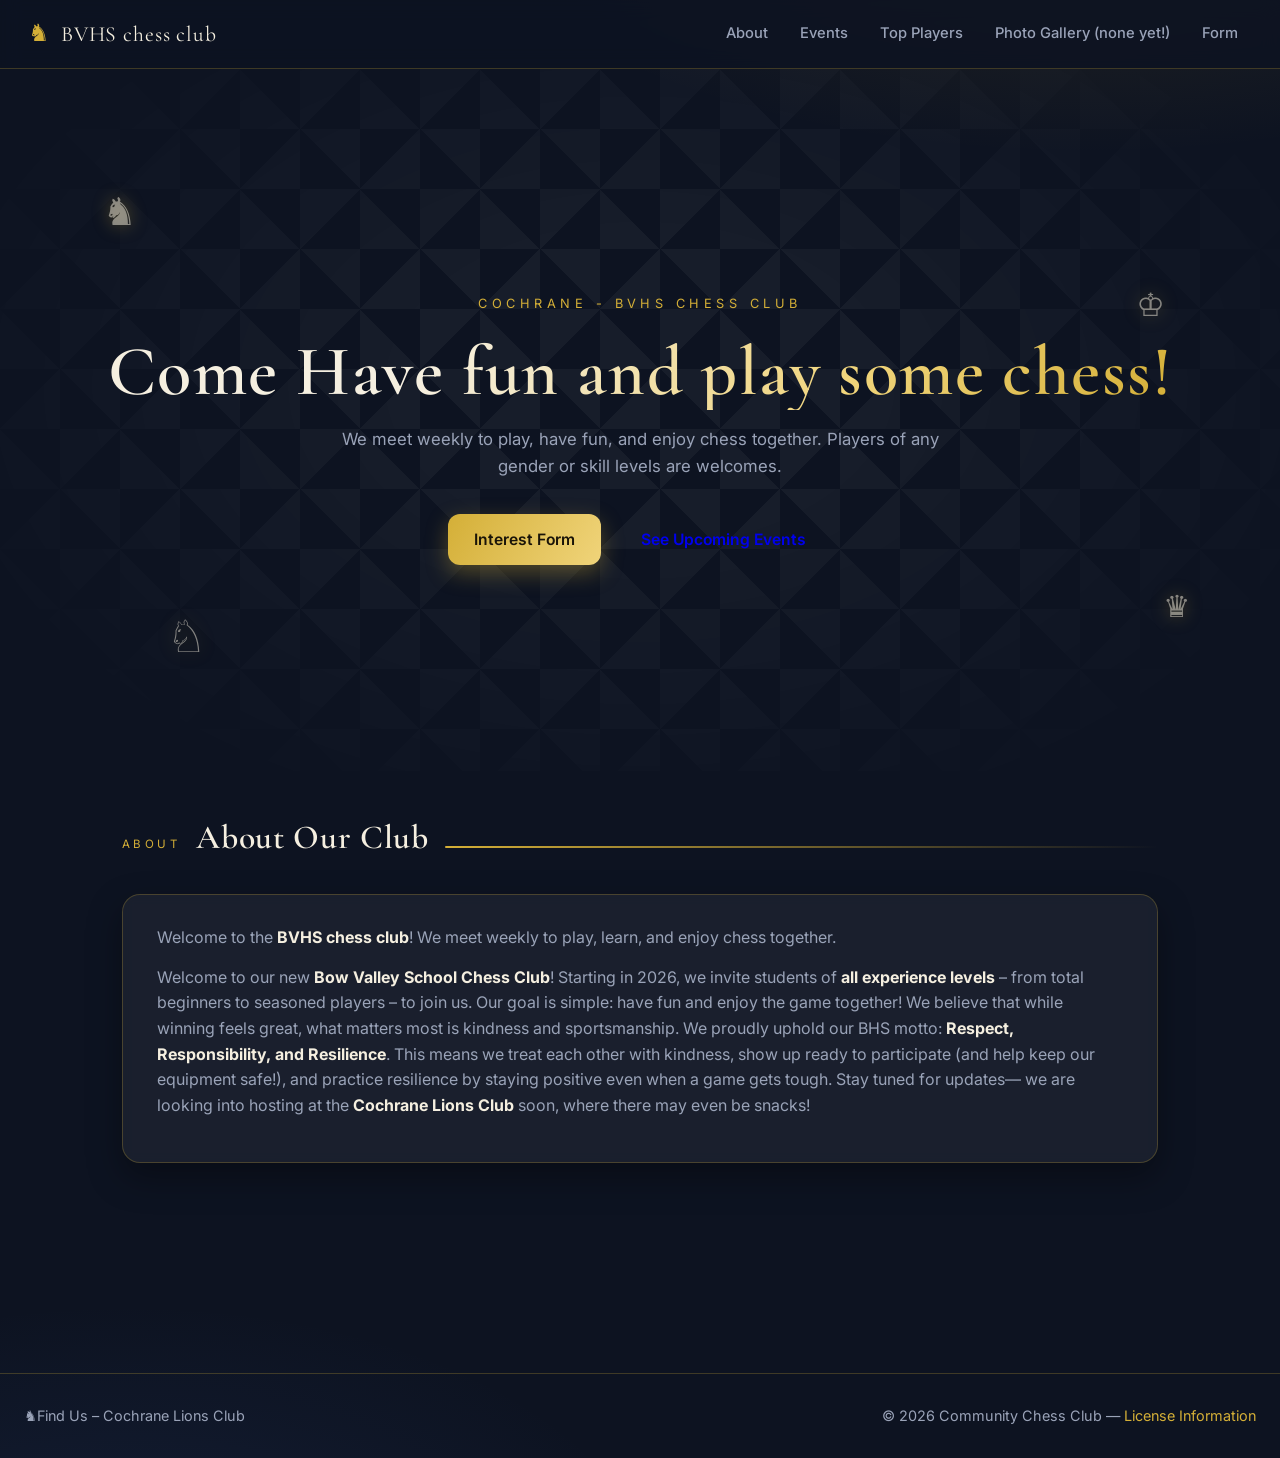
==== commit c50f3ced: "Remove unused chess piece elements Removed chess piece spans from the HTML.  Signed-off-by: luaIndex" ====
--- a/index.html
+++ b/index.html
@@ -27,9 +27,6 @@
   <span class="piece-float p2">♔</span>
   <span class="piece-float p3">♘</span>
   <span class="piece-float p4">♛</span>
-  <span class="piece-float p5">♗</span>
-  <span class="piece-float p6">♜</span>
-  <span class="piece-float p7">♖</span>
   <div class="hero-eyebrow">Cochrane - BVHS chess club</div>
   <h1>Come Have fun and play some chess!</h1>
   <p class="sub">We meet weekly to play, have fun, and enjoy chess together. Players of any gender or skill levels are welcomes.</p>
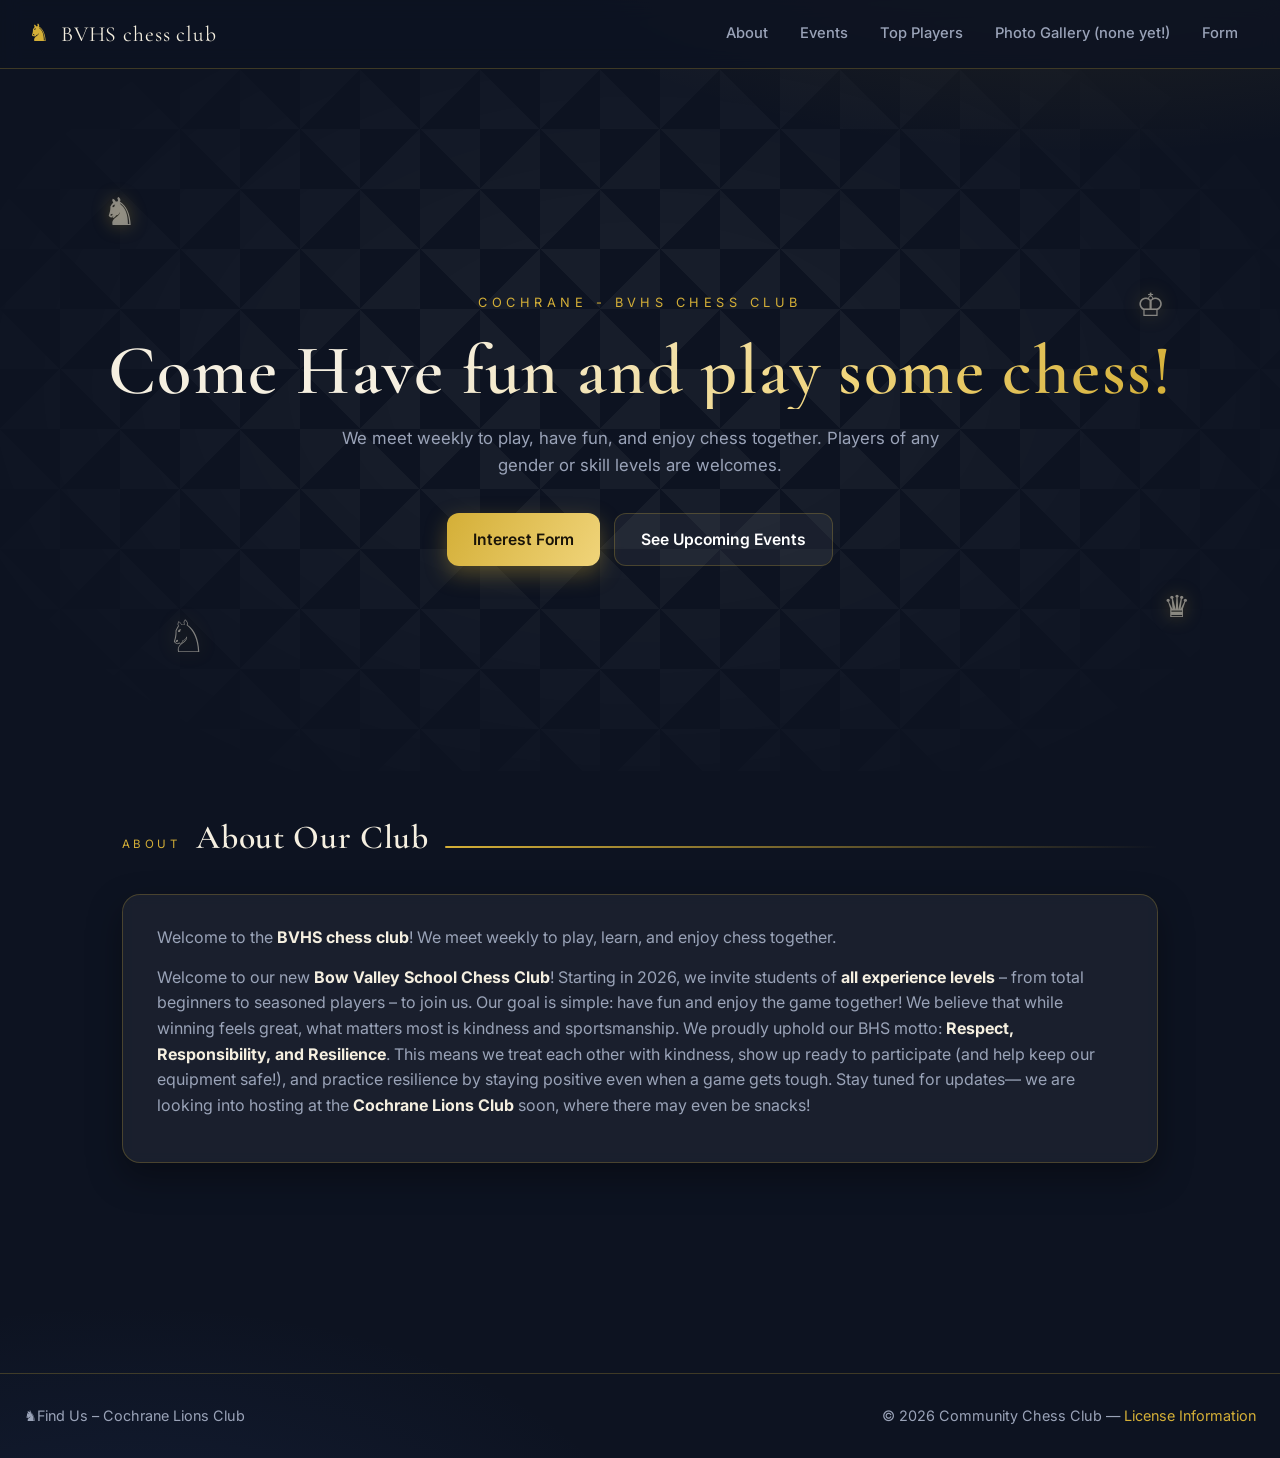
==== commit ef55c3e1: "Change button class from 'btn-host' to 'btn-ghost' Signed-off-by: luaIndex1 <bryantannas@icloud.com>" ====
--- a/index.html
+++ b/index.html
@@ -32,7 +32,7 @@
   <p class="sub">We meet weekly to play, have fun, and enjoy chess together. Players of any gender or skill levels are welcomes.</p>
   <div class="hero-ctas">
     <a class="btn btn-gold" href="join.html">Interest Form</a>
-    <a class="btn btn-host" href="events.html">See Upcoming Events</a>
+    <a class="btn btn-ghost" href="events.html">See Upcoming Events</a>
   </div>
 </header>
 
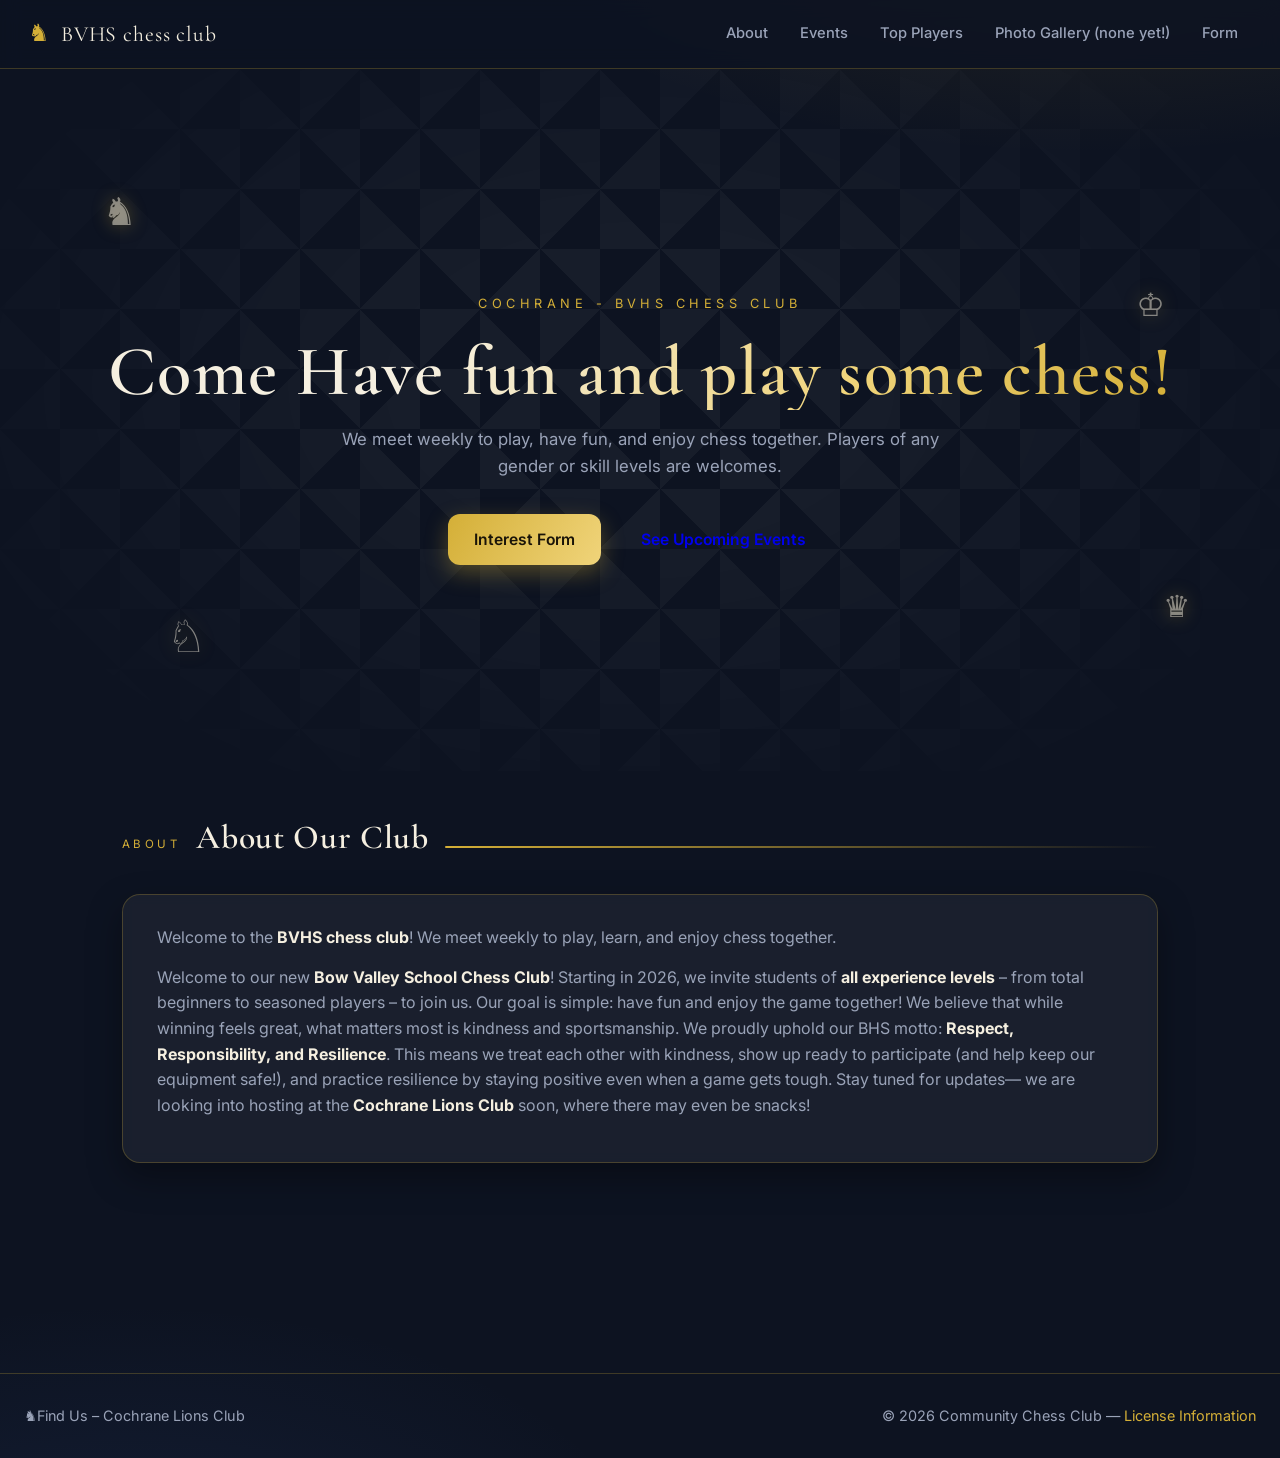
==== commit 8e0aac81: "Change link class for upcoming events button Signed-off-by: luaIndex1 <bryantannas@icloud.com>" ====
--- a/index.html
+++ b/index.html
@@ -32,7 +32,7 @@
   <p class="sub">We meet weekly to play, have fun, and enjoy chess together. Players of any gender or skill levels are welcomes.</p>
   <div class="hero-ctas">
     <a class="btn btn-gold" href="join.html">Interest Form</a>
-    <a class="btn btn-ghost" href="events.html">See Upcoming Events</a>
+   <a class="btn btn-upcoming" href="#events">See Upcoming Events</a>
   </div>
 </header>
 
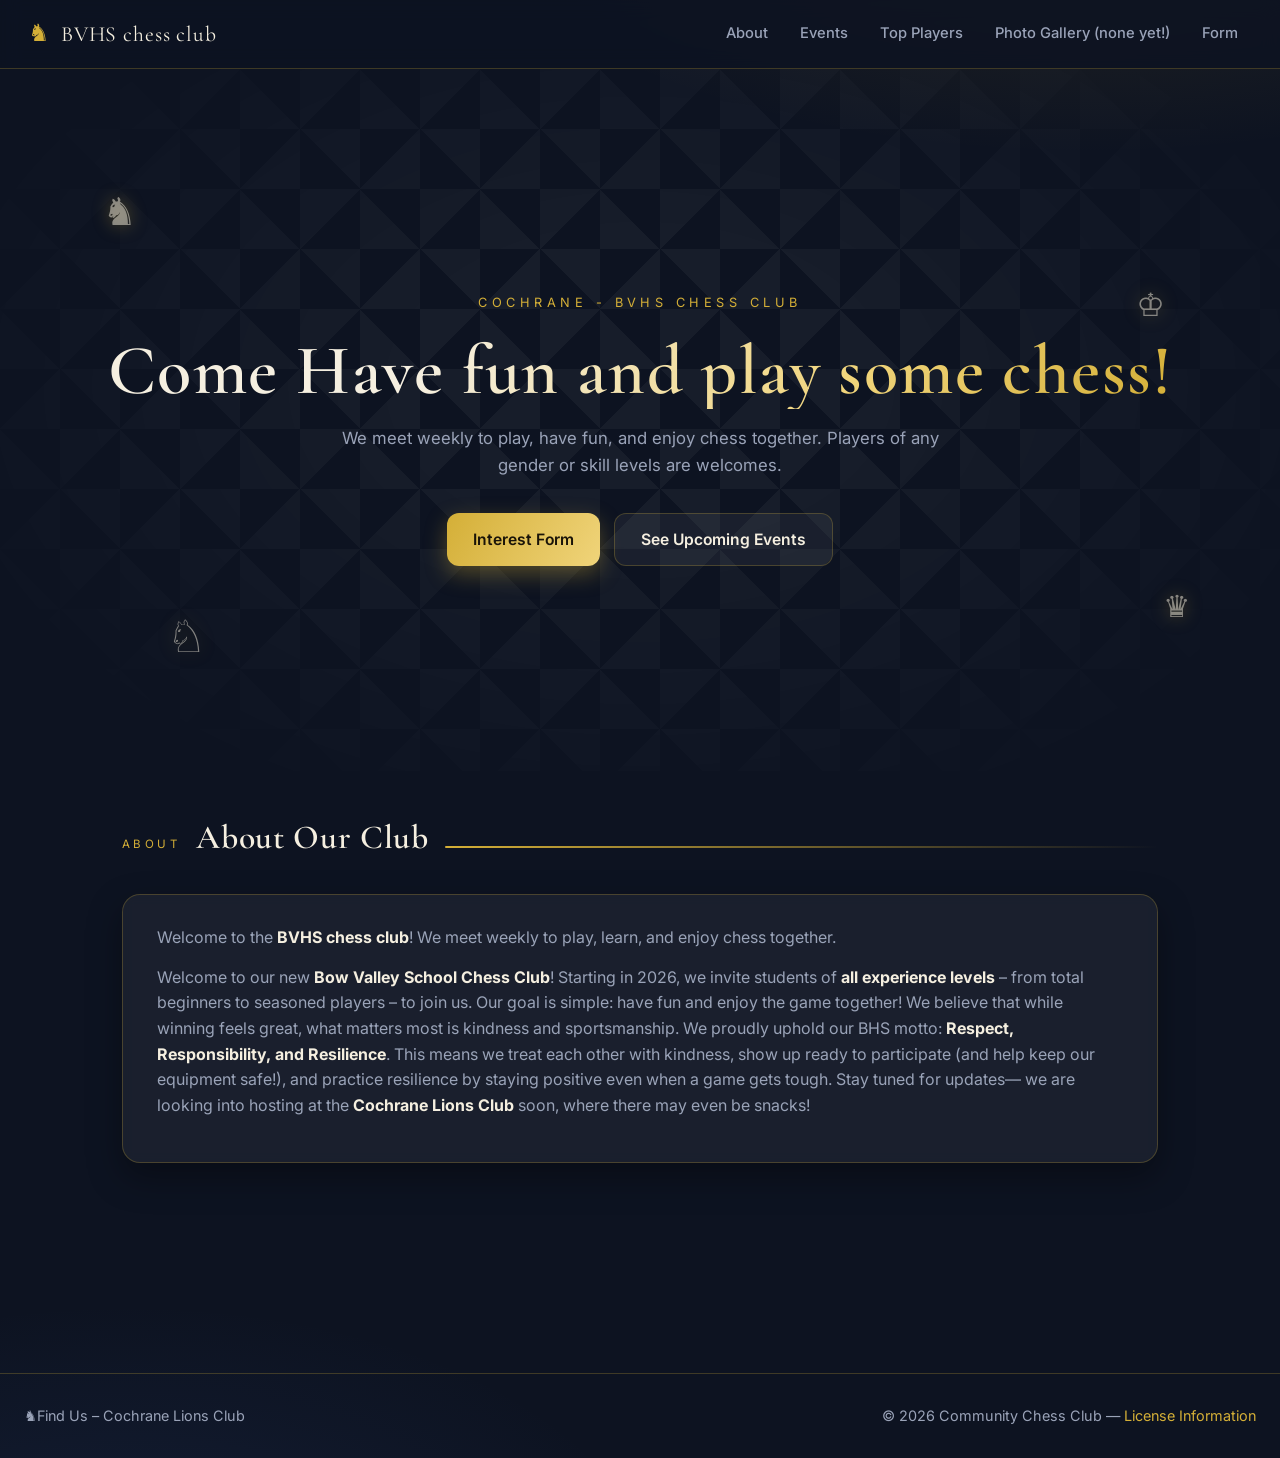
==== commit e17030e4: "Update link for upcoming events to events.html Signed-off-by: luaIndex1 <bryantannas@icloud.com>" ====
--- a/index.html
+++ b/index.html
@@ -32,7 +32,7 @@
   <p class="sub">We meet weekly to play, have fun, and enjoy chess together. Players of any gender or skill levels are welcomes.</p>
   <div class="hero-ctas">
     <a class="btn btn-gold" href="join.html">Interest Form</a>
-   <a class="btn btn-upcoming" href="#events">See Upcoming Events</a>
+   <a class="btn btn-upcoming" href="events.html">See Upcoming Events</a>
   </div>
 </header>
 
--- a/styles.css
+++ b/styles.css
@@ -8,49 +8,7 @@
   --line:rgba(212,175,55,.25);
   --card:rgba(255,255,255,.055);
 }
-body{
-  /* ... background gradients ... */
-  color:var(--ivory); /* <-- This is the main text color */
-  font-family:'Inter',system-ui,-apple-system,'Segoe UI',sans-serif;
-  line-height:1.6;
-  overflow-x:hidden;
-}
-/* Example 1: Navigation links */
-.nav-links a{
-  color:var(--muted); /* <-- This is a muted, darker color */
-  /* ... */
-}
-
-/* Example 2: Hero paragraph text */
-.hero p.sub{
-  color:var(--muted); /* <-- This is a muted, darker color */
-  /* ... */
-}
-
-/* Example 3: About card text */
-.about-card p{
-  color:var(--muted); /* <-- This is a muted, darker color */
-}
-.about-card p{
-  color:var(--ivory); /* CHANGE THIS from var(--muted) to var(--ivory) */
-  margin-bottom:14px;
-}
-.hero p.sub{
-  color:var(--ivory); /* CHANGE THIS from var(--muted) to var(--ivory) */
-  margin-top:16px;
-  max-width:640px;
-  font-size:1.05rem;
-  animation:fadeUp .9s .45s both;
-}
-.nav-links a{
-  color:var(--ivory); /* CHANGE THIS from var(--muted) to var(--ivory) */
-  text-decoration:none;
-  font-size:.92rem;
-  font-weight:500;
-  padding:8px 14px;
-  border-radius:8px;
-  transition:all .25s;
-}
+
 *{box-sizing:border-box;margin:0;padding:0;}
 html{scroll-behavior:smooth;}
 
@@ -155,7 +113,6 @@
 
 @keyframes shine{to{transform:translateX(130%);}}
 
-/* THE FIX FOR YOUR GHOST BUTTON */
 .btn-ghost { background: var(--card); border: 1px solid var(--line); color: #ffffff !important; }
 .btn-ghost:hover { background: var(--gold) !important; color: #0d1321 !important; }
 
@@ -361,8 +318,27 @@
 
 .join iframe {
   width: 100%;
-  max-width: 700px;    /* adjust this to make it bigger or smaller */
+  max-width: 700px;
   display: block;
   margin-inline: auto;
   text-align: center;
 }
+
+/* --------- NEW: "See Upcoming Events" button fix --------- */
+/* Swap class="btn-ghost" → class="btn-upcoming" on that <a> in your HTML */
+.btn-upcoming{
+  display:inline-flex;align-items:center;gap:10px;text-decoration:none;
+  padding:13px 26px;border-radius:12px;font-weight:600;font-size:.98rem;
+  background:var(--card);
+  border:1px solid var(--line);
+  color:var(--ivory) !important;
+  transition:transform .25s, box-shadow .25s, background .25s, border-color .25s;
+}
+
+.btn-upcoming:hover{
+  transform:translateY(-3px);
+  background:rgba(212,175,55,.18) !important;
+  border-color:rgba(212,175,55,.55) !important;
+  color:var(--gold-2) !important;
+  box-shadow:0 12px 26px rgba(212,175,55,.4);
+}
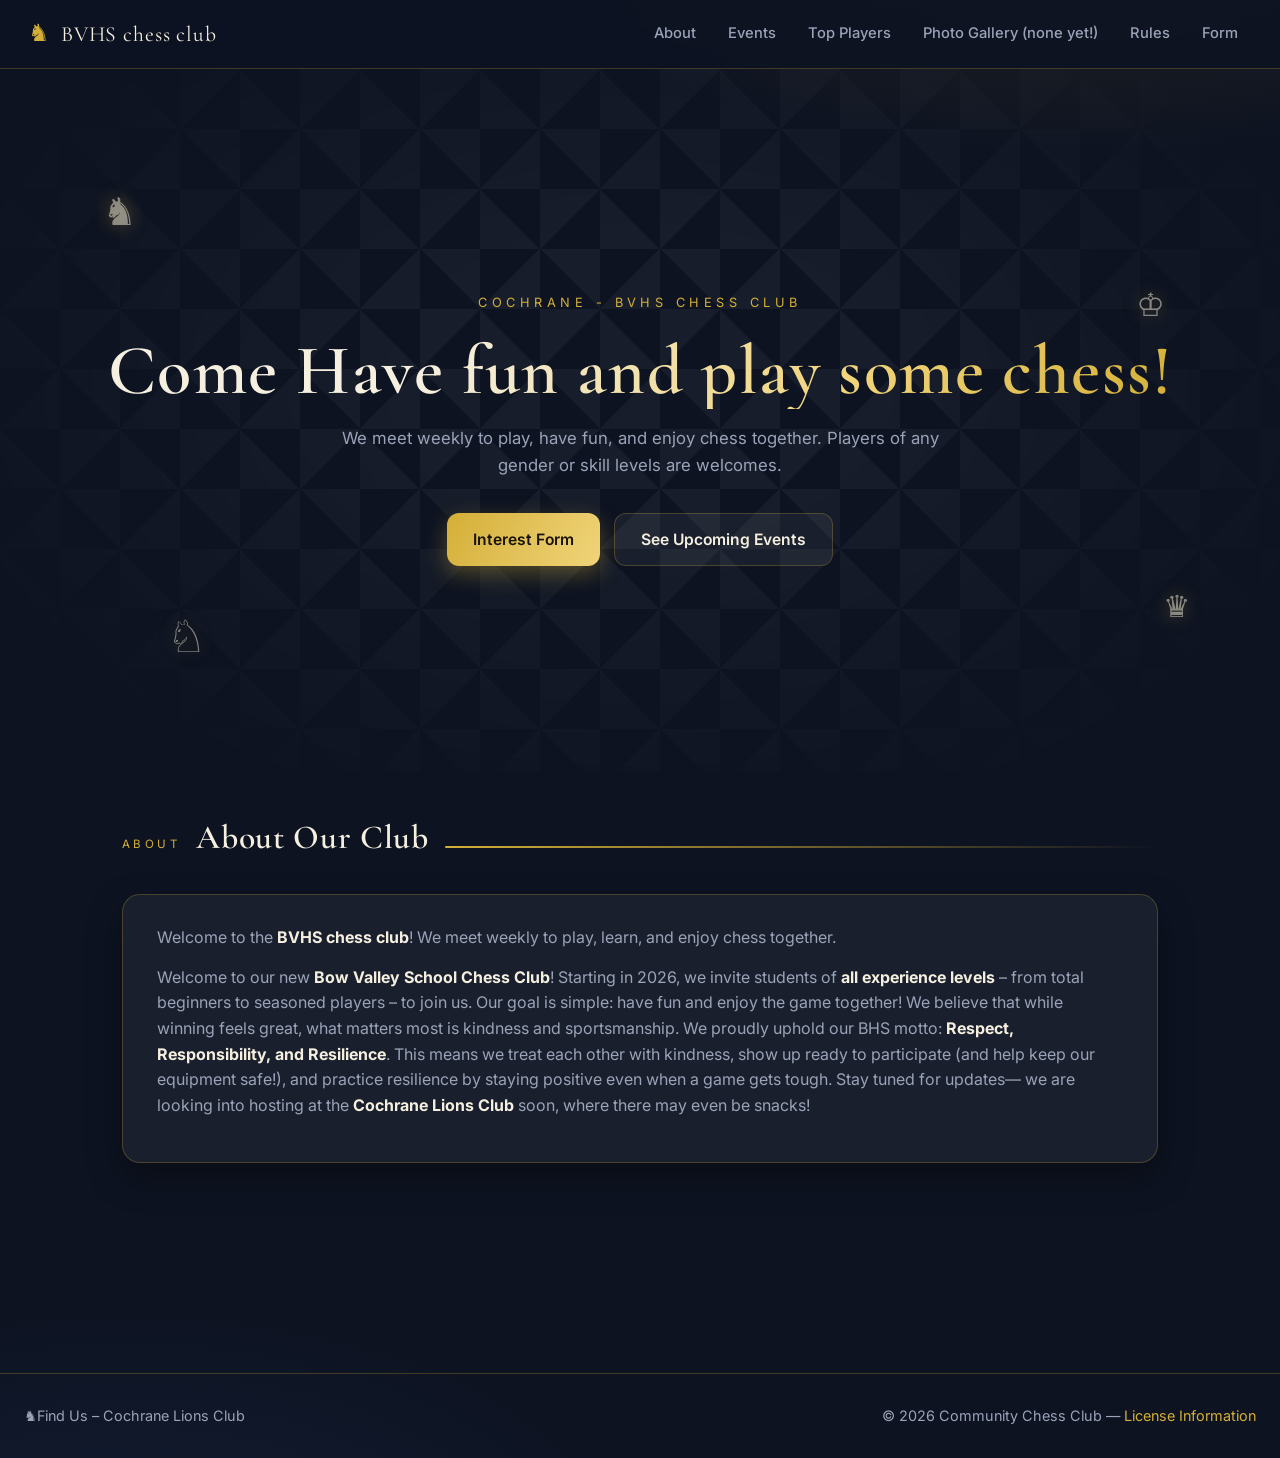
==== commit 0fbcd895: "Add 'Rules' link to navigation menu Signed-off-by: luaIndex1 <bryantannas@icloud.com>" ====
--- a/index.html
+++ b/index.html
@@ -18,6 +18,7 @@
     <a href="events.html">Events</a>
     <a href="leaderboard.html">Top Players</a>
     <a href="gallery.html">Photo Gallery (none yet!)</a>
+    <a href="rules.html">Rules</a>
     <a href="join.html">Form</a>
   </div>
 </nav>
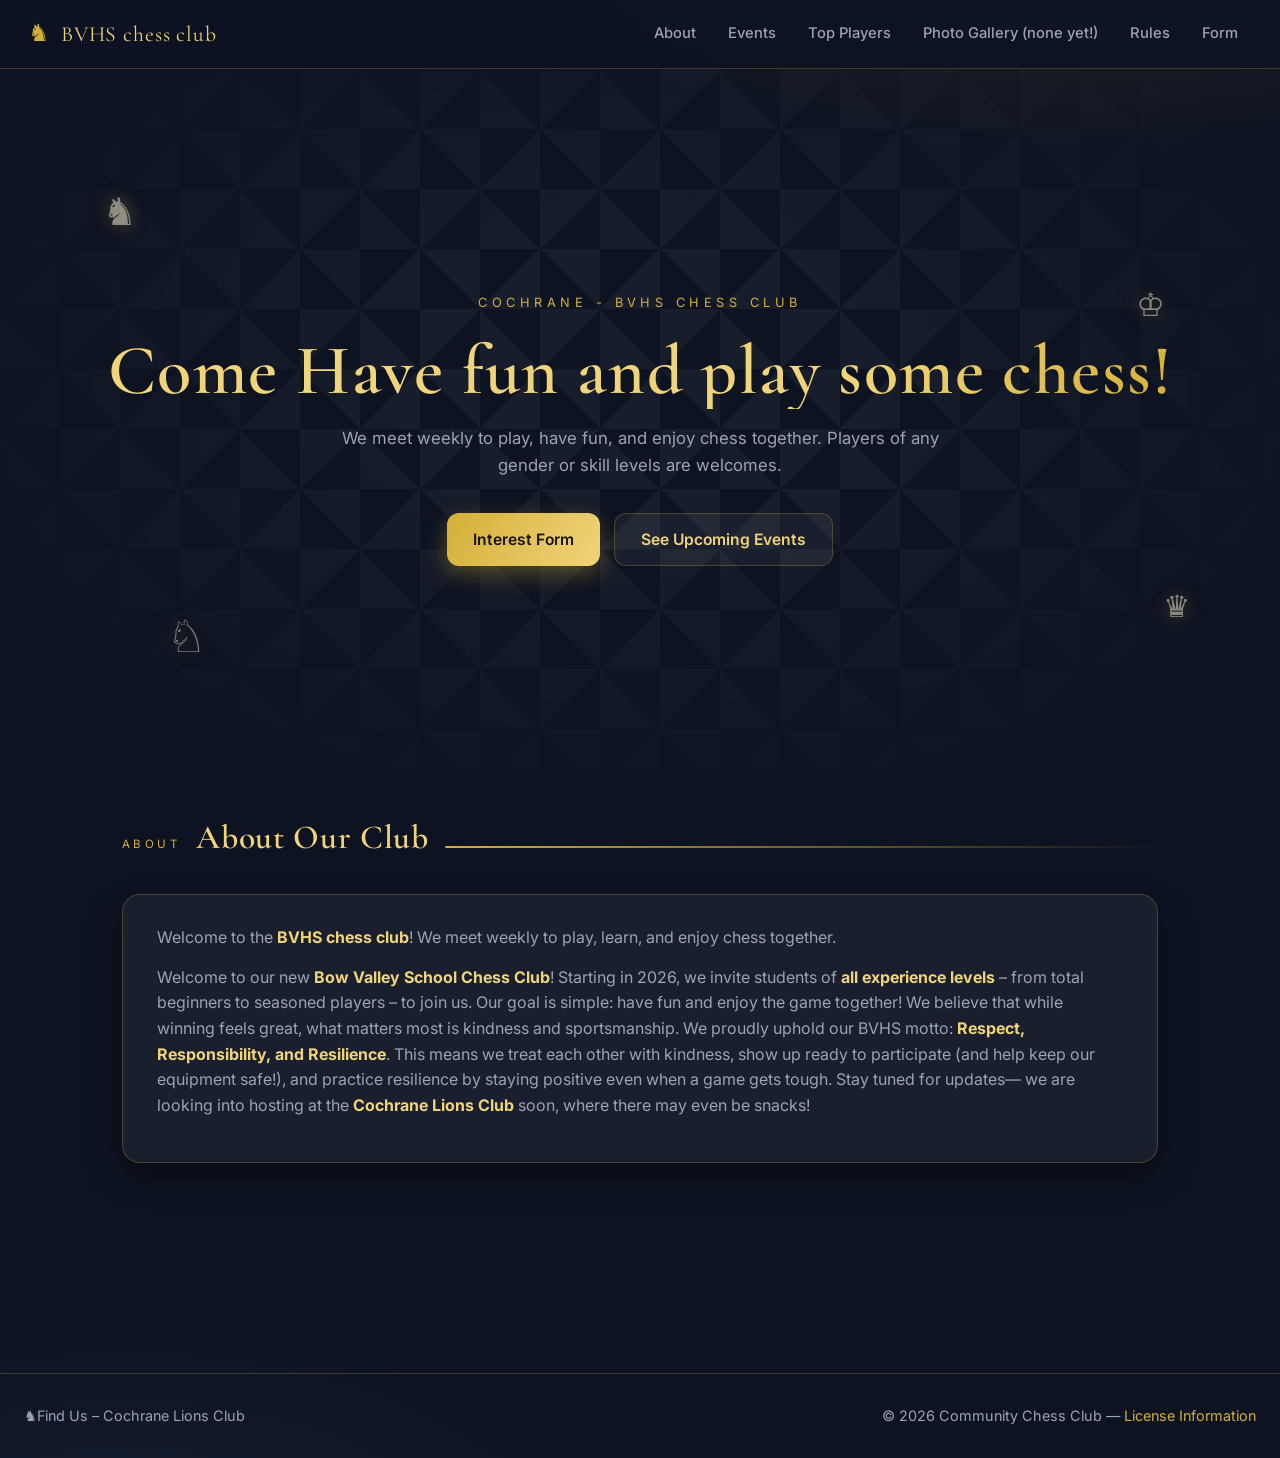
==== commit 03c62a1c: "Update index.html Signed-off-by: luaIndex1 <bryantannas@icloud.com>" ====
--- a/index.html
+++ b/index.html
@@ -46,7 +46,7 @@
 
 We believe that while winning feels great, what matters most is kindness and sportsmanship.
 
-We proudly uphold our BHS motto: <strong>Respect, Responsibility, and Resilience</strong>. This means we treat each other with kindness, show up ready to participate (and help keep our equipment safe!), and practice resilience by staying positive even when a game gets tough.
+We proudly uphold our BVHS motto: <strong>Respect, Responsibility, and Resilience</strong>. This means we treat each other with kindness, show up ready to participate (and help keep our equipment safe!), and practice resilience by staying positive even when a game gets tough.
 
 Stay tuned for updates— we are looking into hosting at the <strong>Cochrane Lions Club</strong> soon, where there may even be snacks!</p>
 </div>
--- a/styles.css
+++ b/styles.css
@@ -3,10 +3,18 @@
   --ink-2:#111a2e;
   --gold:#d4af37;
   --gold-2:#f0d47a;
-  --ivory:#f5efe0;
+  --ivory:#f0d47a;
   --muted:#9aa3b8;
   --line:rgba(212,175,55,.25);
   --card:rgba(255,255,255,.055);
+}
+.year-label {
+font-size: 14px;
+font-weight: 600;
+color: var(--gold);
+text-align: center;
+display: block;
+width: 100%;
 }
 
 *{box-sizing:border-box;margin:0;padding:0;}
@@ -162,7 +170,7 @@
 .about-card p strong{color:var(--ivory);}
 
 /* --------- Events --------- */
-.events{display:grid;grid-template-columns:repeat(auto-fit,minmax(280px,1fr));gap:22px;}
+.events{display:grid;grid-template-columns:repeat(auto-fit,minmax(680px,1fr));gap:22px;}
 .event{
   background:var(--card);border:1px solid var(--line);border-radius:18px;
   padding:26px 26px 22px;position:relative;transition:transform .3s, border-color .3s, box-shadow .3s;
